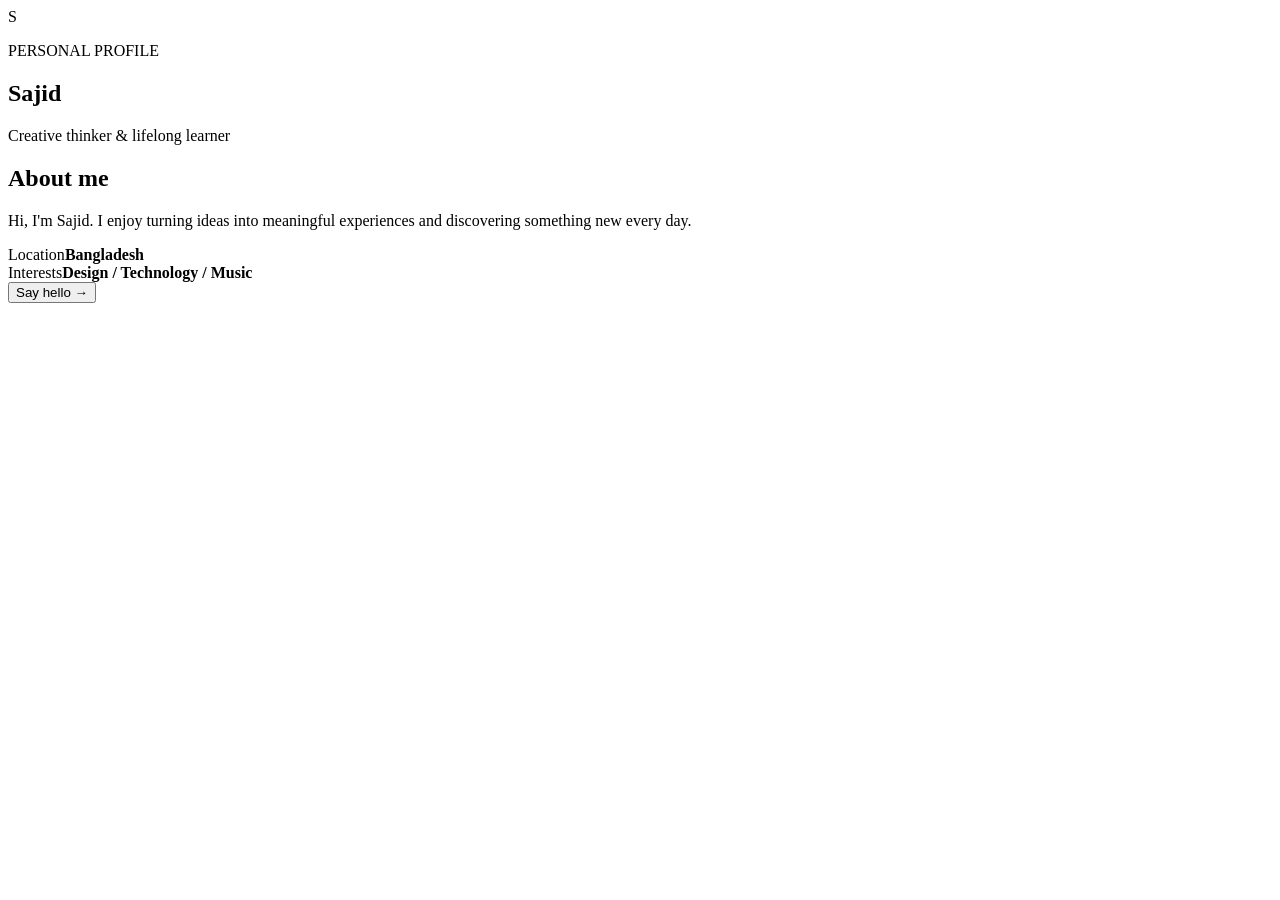
==== index.html @ 883df2b4 "my first commit" ====
<!DOCTYPE html>
<html lang="en">
  <head>
    <meta charset="UTF-8" />
    <meta name="viewport" content="width=device-width, initial-scale=1.0" />
    <title>Sajid Profile</title>
    <link rel="preconnect" href="https://fonts.googleapis.com" />
    <link rel="preconnect" href="https://fonts.gstatic.com" crossorigin />
    <link href="https://fonts.googleapis.com/css2?family=DM+Sans:wght@400;500;600;700&family=Playfair+Display:wght@600;700&display=swap" rel="stylesheet" />
    <link rel="stylesheet" href="style.css" />
  </head>
  <body>
    <main class="profile-card">
      <section class="intro">
        <div class="avatar" aria-label="Sajid initials">S</div>
        <div>
          <p class="eyebrow">PERSONAL PROFILE</p>
          <h1>Sajid</h1>
          <p class="role">Creative thinker &amp; lifelong learner</p>
        </div>
      </section>

      <div class="line"></div>

      <section class="about">
        <h2>About me</h2>
        <p>
          Hi, I'm Sajid. I enjoy turning ideas into meaningful experiences and discovering something new every day.
        </p>
      </section>

      <section class="details" aria-label="Profile details">
        <div><span>Location</span><strong>Bangladesh</strong></div>
        <div><span>Interests</span><strong>Design / Technology / Music</strong></div>
      </section>

      <button id="connectButton" type="button">Say hello <span>&rarr;</span></button>
      <p id="status" class="status" aria-live="polite"></p>
    </main>
    <script src="script.js"></script>
  </body>
</html>
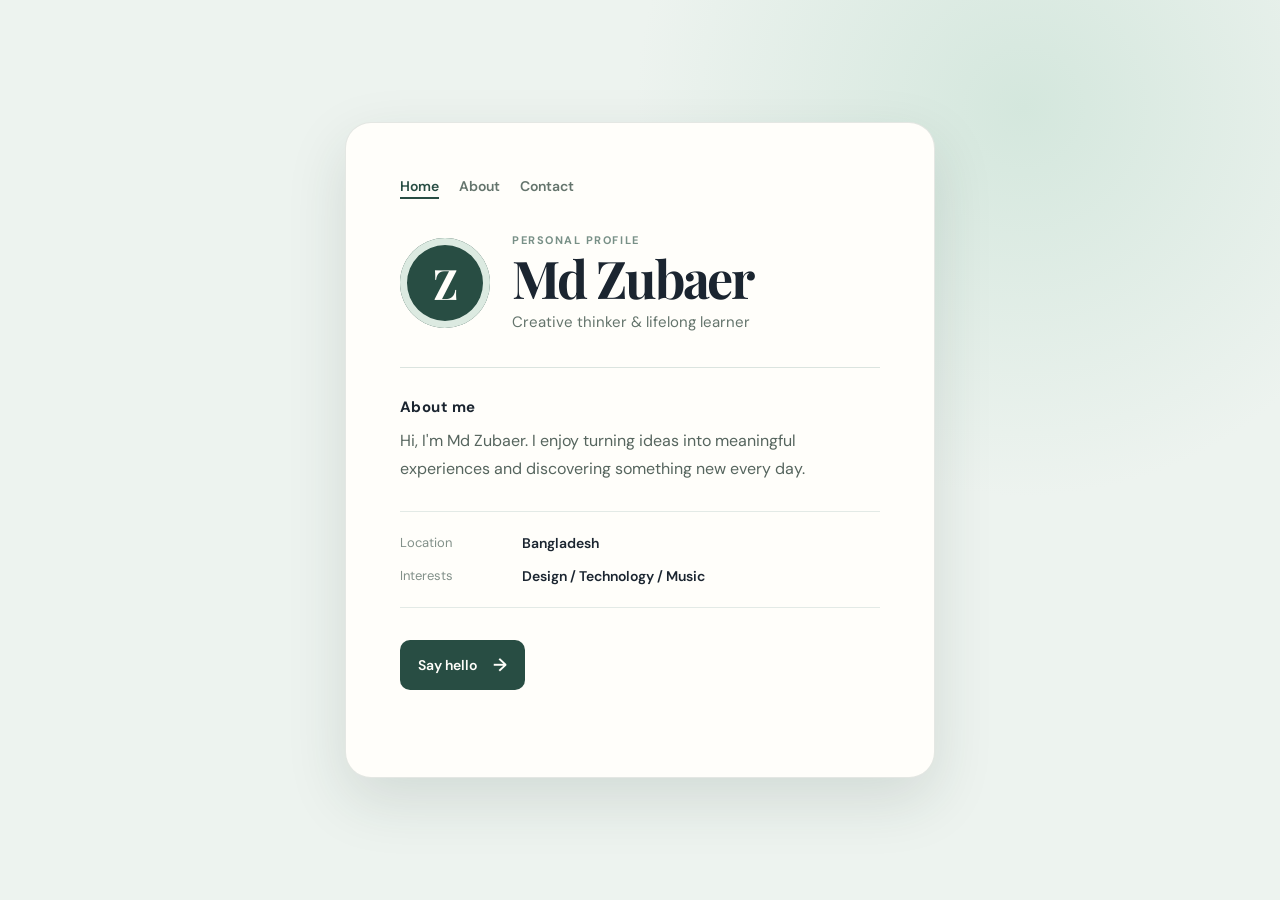
==== commit 50d05885: "added about and contact page" ====
--- a/index.html
+++ b/index.html
@@ -3,7 +3,7 @@
   <head>
     <meta charset="UTF-8" />
     <meta name="viewport" content="width=device-width, initial-scale=1.0" />
-    <title>Sajid Profile</title>
+    <title>Md Zubaer Profile</title>
     <link rel="preconnect" href="https://fonts.googleapis.com" />
     <link rel="preconnect" href="https://fonts.gstatic.com" crossorigin />
     <link href="https://fonts.googleapis.com/css2?family=DM+Sans:wght@400;500;600;700&family=Playfair+Display:wght@600;700&display=swap" rel="stylesheet" />
@@ -11,11 +11,16 @@
   </head>
   <body>
     <main class="profile-card">
+      <nav class="site-nav" aria-label="Primary navigation">
+        <a class="active" href="index.html" aria-current="page">Home</a>
+        <a href="about.html">About</a>
+        <a href="contact.html">Contact</a>
+      </nav>
       <section class="intro">
-        <div class="avatar" aria-label="Sajid initials">S</div>
+        <div class="avatar" aria-label="Md Zubaer initials">Z</div>
         <div>
           <p class="eyebrow">PERSONAL PROFILE</p>
-          <h1>Sajid</h1>
+          <h1>Md Zubaer</h1>
           <p class="role">Creative thinker &amp; lifelong learner</p>
         </div>
       </section>
@@ -25,7 +30,7 @@
       <section class="about">
         <h2>About me</h2>
         <p>
-          Hi, I'm Sajid. I enjoy turning ideas into meaningful experiences and discovering something new every day.
+          Hi, I'm Md Zubaer. I enjoy turning ideas into meaningful experiences and discovering something new every day.
         </p>
       </section>
 
@@ -34,7 +39,7 @@
         <div><span>Interests</span><strong>Design / Technology / Music</strong></div>
       </section>
 
-      <button id="connectButton" type="button">Say hello <span>&rarr;</span></button>
+      <a class="button-link" href="contact.html">Say hello <span>&rarr;</span></a>
       <p id="status" class="status" aria-live="polite"></p>
     </main>
     <script src="script.js"></script>
--- a/style.css
+++ b/style.css
@@ -0,0 +1,33 @@
+:root { color: #1b2530; background: #edf3ef; font-family: "DM Sans", sans-serif; }
+* { box-sizing: border-box; }
+body { min-height: 100vh; margin: 0; display: grid; place-items: center; padding: 24px; background: radial-gradient(circle at 80% 12%, #d4e7dd 0, transparent 30%), #edf3ef; }
+.profile-card { width: min(100%, 590px); padding: clamp(30px, 7vw, 54px); background: #fffefa; border: 1px solid rgba(38, 67, 58, .12); border-radius: 26px; box-shadow: 0 22px 60px rgba(28, 52, 43, .13); }
+.site-nav { display: flex; gap: 20px; margin-bottom: 38px; }
+.site-nav a { color: #64746c; font-size: 14px; font-weight: 600; text-decoration: none; transition: color .2s; }
+.site-nav a:hover, .site-nav a.active { color: #284d43; }
+.site-nav a.active { text-decoration: underline; text-decoration-thickness: 2px; text-underline-offset: 6px; }
+.intro { display: flex; align-items: center; gap: 22px; }
+.avatar { width: 90px; height: 90px; display: grid; place-items: center; flex: 0 0 auto; border-radius: 50%; color: #fffefa; background: #284d43; font: 700 42px "Playfair Display", serif; box-shadow: inset 0 0 0 7px #dceae1; }
+.eyebrow { margin: 0 0 5px; letter-spacing: .14em; font-size: 11px; font-weight: 700; color: #789087; }
+h1 { margin: 0; font: 700 clamp(38px, 9vw, 52px)/1 "Playfair Display", serif; letter-spacing: -.04em; }
+.role { margin: 8px 0 0; color: #64746c; font-size: 15px; }
+.line { height: 1px; margin: 35px 0 29px; background: #dbe4df; }
+h2 { margin: 0 0 10px; font-size: 15px; letter-spacing: .03em; }
+.about p { max-width: 470px; margin: 0; color: #56655e; line-height: 1.7; }
+.details { display: grid; gap: 15px; margin: 29px 0 32px; padding: 22px 0; border-block: 1px solid #e3eae6; }
+.details div { display: grid; grid-template-columns: 110px 1fr; gap: 12px; }
+.details span { color: #829089; font-size: 13px; }.details strong { font-size: 14px; font-weight: 600; }
+button { display: inline-flex; align-items: center; gap: 16px; padding: 13px 18px; border: 0; border-radius: 10px; color: #fffefa; background: #284d43; font: 600 14px "DM Sans", sans-serif; cursor: pointer; transition: transform .2s, background .2s; }
+button:hover { background: #193c32; transform: translateY(-2px); } button span { font-size: 18px; }
+.button-link { display: inline-flex; align-items: center; gap: 16px; padding: 13px 18px; border-radius: 10px; color: #fffefa; background: #284d43; font-size: 14px; font-weight: 600; text-decoration: none; transition: transform .2s, background .2s; }
+.button-link:hover { background: #193c32; transform: translateY(-2px); }.button-link span { font-size: 18px; }
+.status { min-height: 20px; margin: 13px 0 0; color: #477063; font-size: 13px; }
+.page-card h1 { max-width: 500px; }
+.content-section { max-width: 470px; margin-bottom: 32px; }
+.content-section p { color: #56655e; line-height: 1.7; }
+form { display: grid; gap: 9px; margin-top: 25px; }
+label { color: #56655e; font-size: 13px; font-weight: 600; }
+input, textarea { width: 100%; padding: 11px 12px; border: 1px solid #dbe4df; border-radius: 8px; color: #1b2530; background: #fffefa; font: inherit; resize: vertical; }
+input:focus, textarea:focus { outline: 2px solid #b7d4c5; border-color: #789087; }
+form button { justify-self: start; margin-top: 7px; }
+@media (max-width: 430px) { .intro { align-items: flex-start; gap: 15px; }.avatar { width: 70px; height: 70px; font-size: 32px; }.details div { grid-template-columns: 1fr; gap: 4px; } }
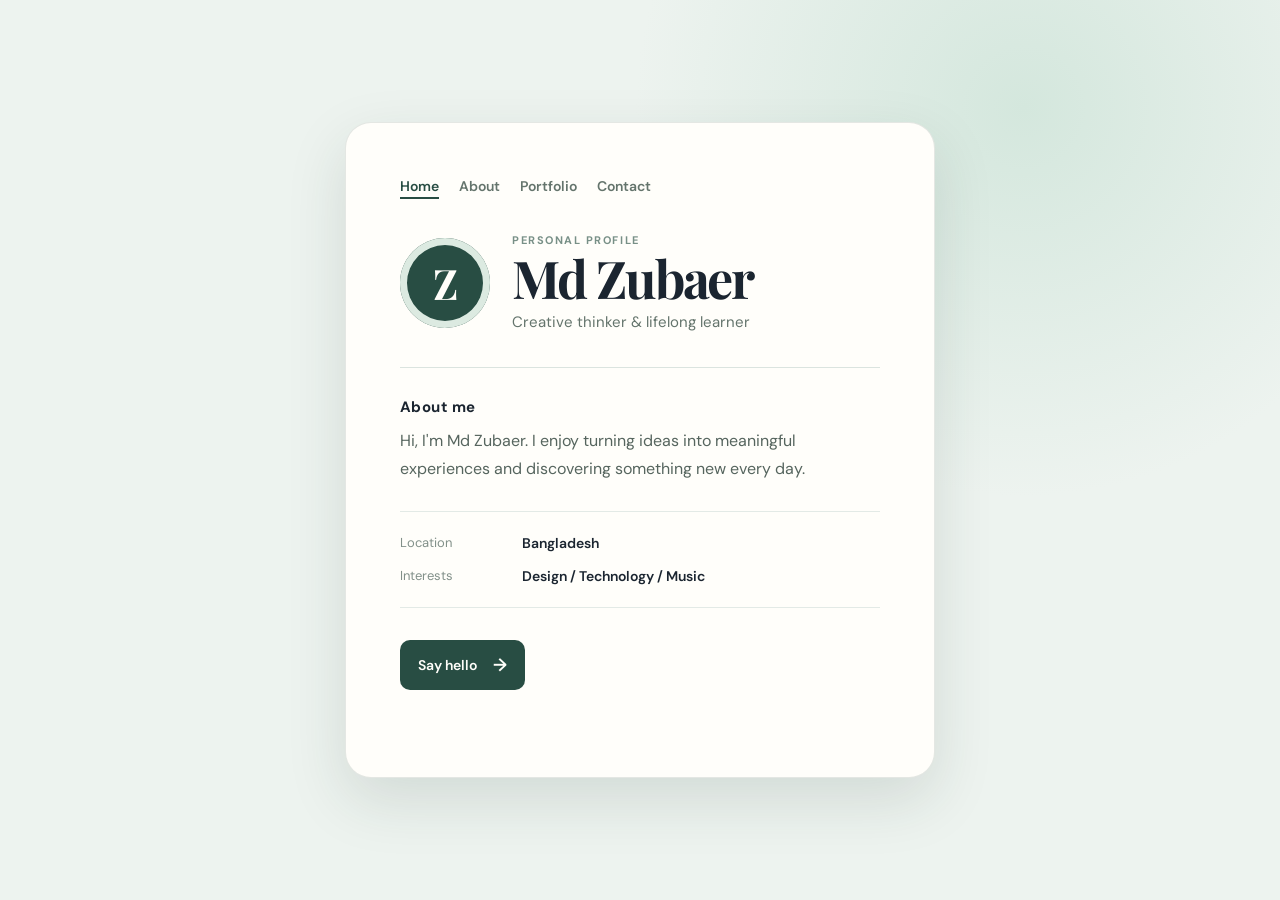
==== commit 78dcf758: "porfollio page added" ====
--- a/index.html
+++ b/index.html
@@ -14,6 +14,7 @@
       <nav class="site-nav" aria-label="Primary navigation">
         <a class="active" href="index.html" aria-current="page">Home</a>
         <a href="about.html">About</a>
+        <a href="portfolio.html">Portfolio</a>
         <a href="contact.html">Contact</a>
       </nav>
       <section class="intro">
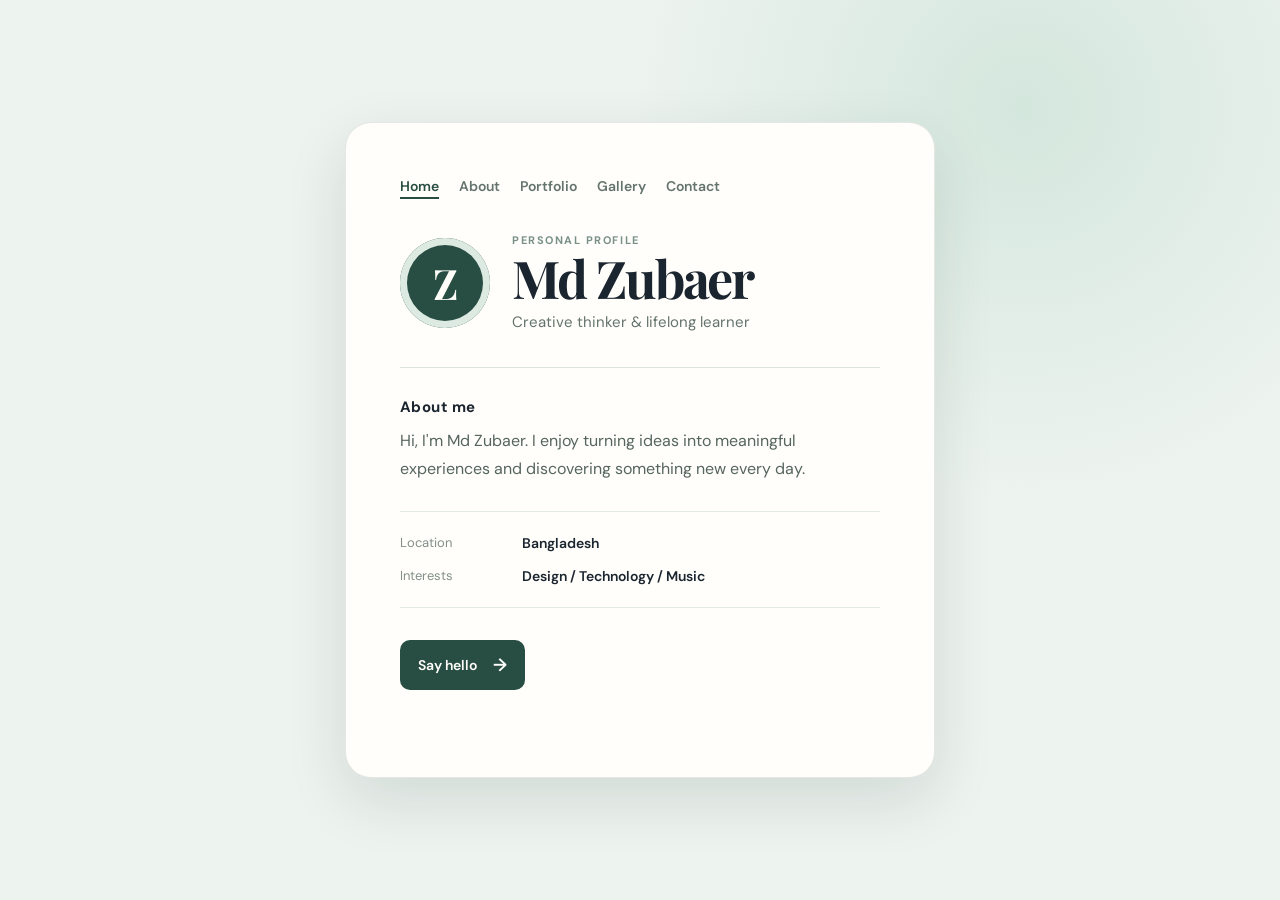
==== commit a00fec86: "added gallary page" ====
--- a/index.html
+++ b/index.html
@@ -15,6 +15,7 @@
         <a class="active" href="index.html" aria-current="page">Home</a>
         <a href="about.html">About</a>
         <a href="portfolio.html">Portfolio</a>
+        <a href="gallery.html">Gallery</a>
         <a href="contact.html">Contact</a>
       </nav>
       <section class="intro">
